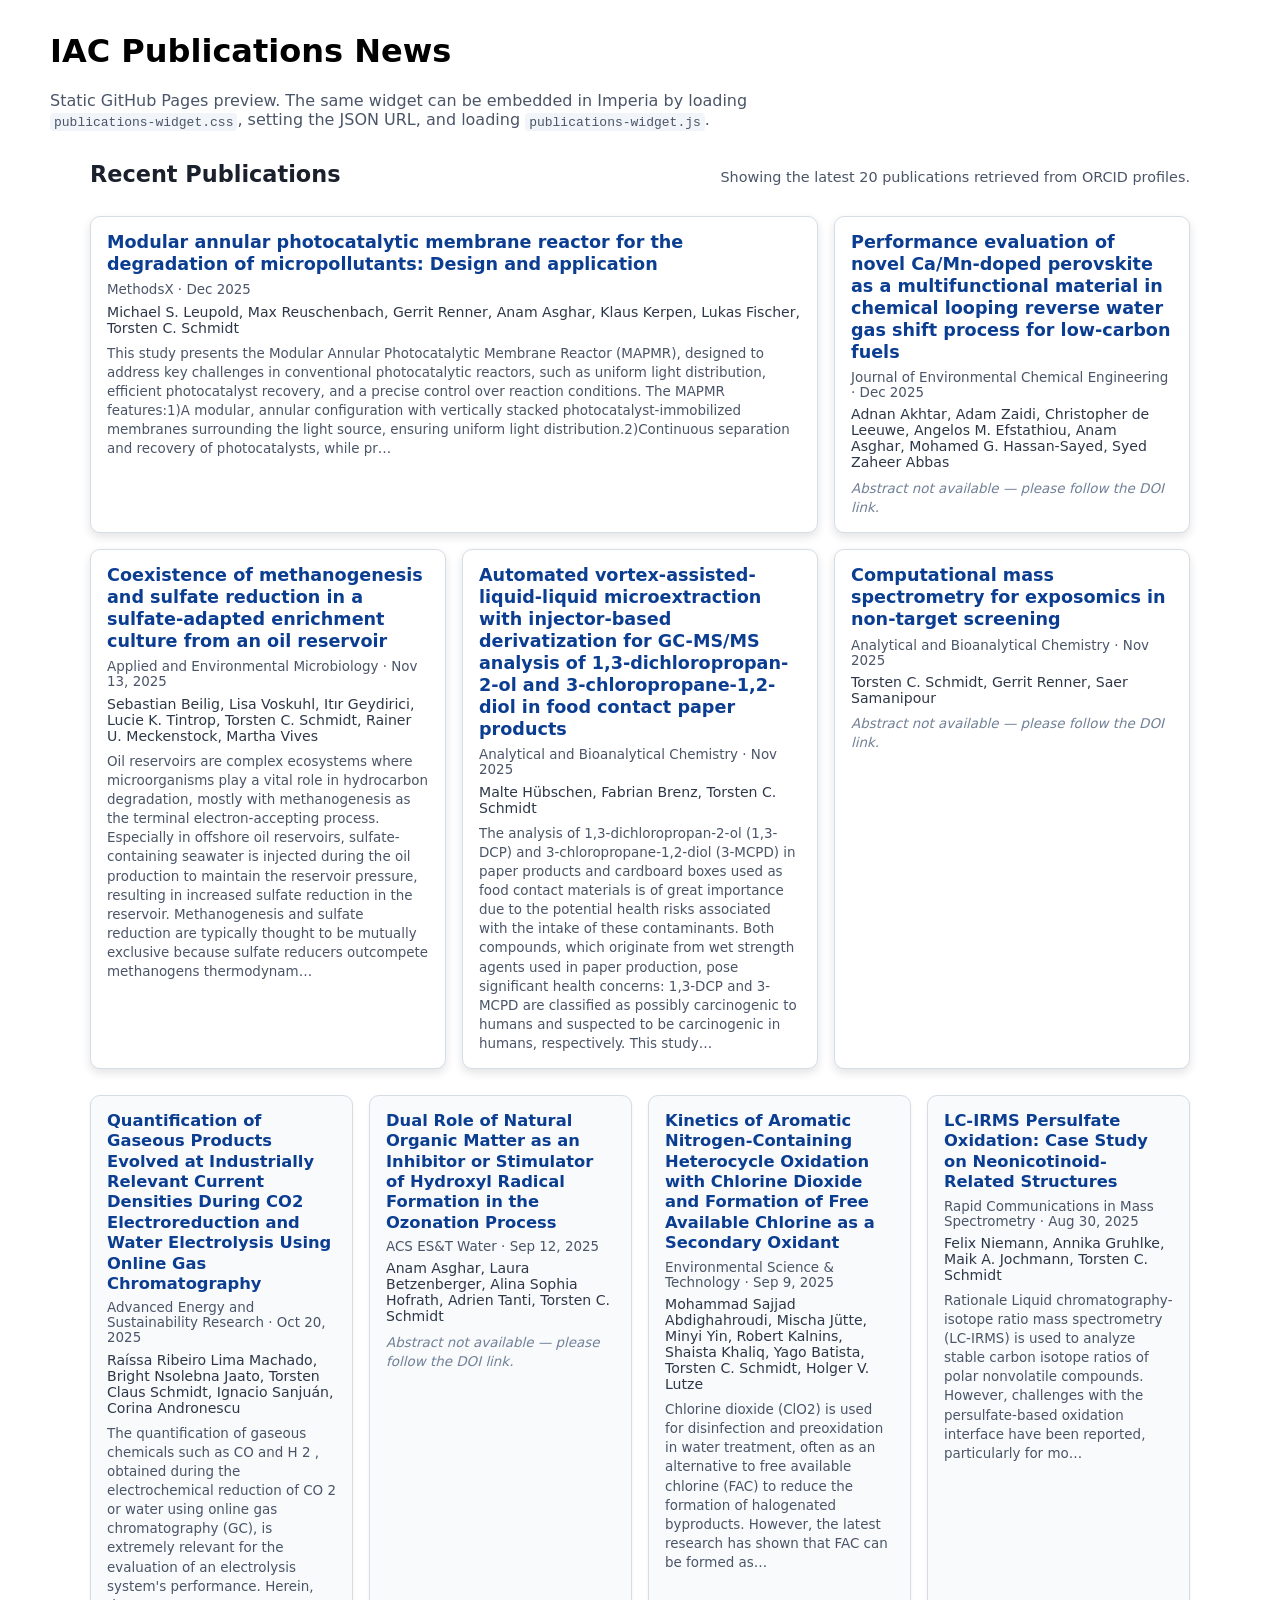
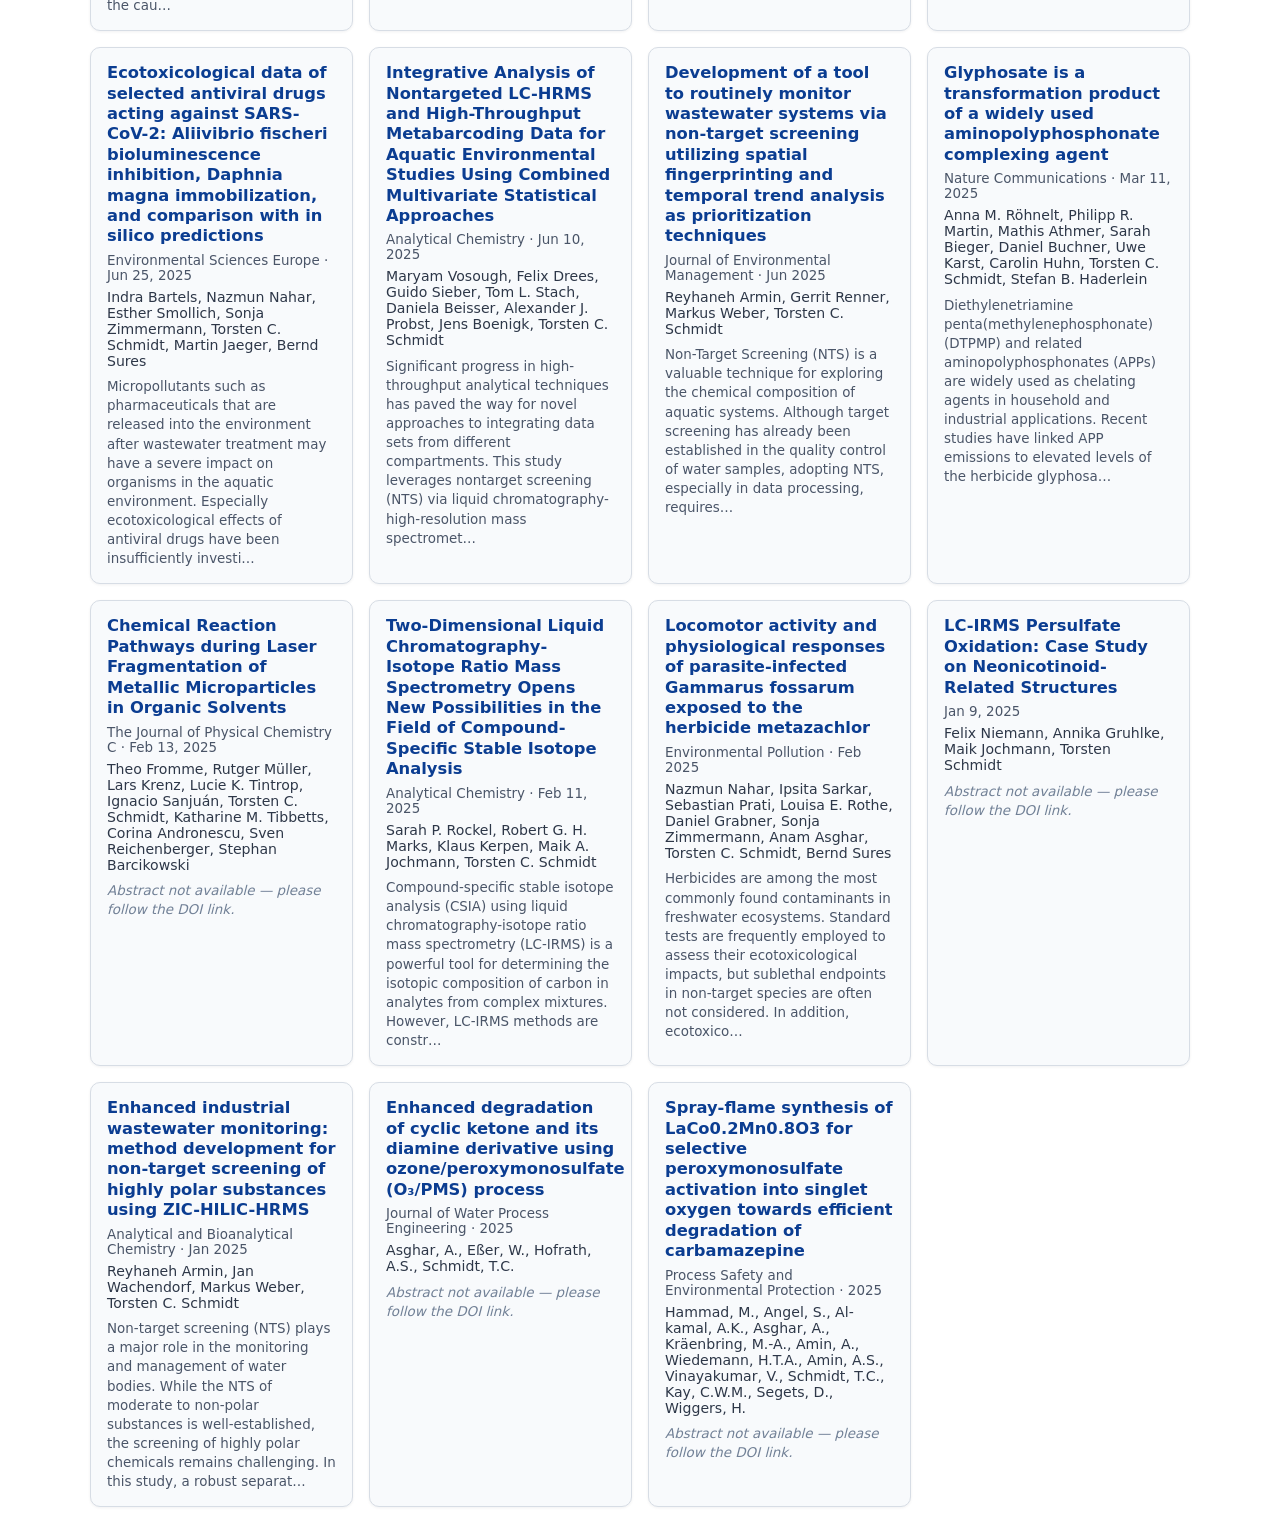
==== docs/index.html @ e1b88d01 "Add publications widget and data fetching script - Implemented a JavaScript widget for displaying re" ====
<!doctype html>
<html lang="en">
<head>
  <meta charset="utf-8">
  <meta name="viewport" content="width=device-width, initial-scale=1">
  <title>IAC Publications News</title>
  <link rel="stylesheet" href="./publications-widget.css">
  <style>
    body {
      max-width: 1180px;
      margin: 2rem auto;
      padding: 0 1rem;
      font-family: system-ui, -apple-system, BlinkMacSystemFont, "Segoe UI", sans-serif;
    }
    .intro {
      max-width: 760px;
      margin-bottom: 2rem;
      color: #4a5568;
    }
    code {
      background: #f1f5f9;
      padding: 0.1rem 0.25rem;
      border-radius: 4px;
    }
  </style>
</head>
<body>
  <h1>IAC Publications News</h1>
  <p class="intro">
    Static GitHub Pages preview. The same widget can be embedded in Imperia by loading
    <code>publications-widget.css</code>, setting the JSON URL, and loading <code>publications-widget.js</code>.
  </p>

  <div id="pub-news">Loading publications…</div>

  <script>
    window.PUBLICATIONS_WIDGET_CONFIG = {
      dataUrl: "./data/publications.json",
      containerId: "pub-news",
      maxItems: 20,
      featuredCount: 5,
      locale: "en-US",
      language: "en",
      title: "Recent Publications"
    };
  </script>
  <script src="./publications-widget.js" defer></script>
</body>
</html>
---- docs/publications-widget.css ----
/* IAC Publications Widget – scoped CSS for Imperia/GitHub Pages */
#pub-news,
.pub-news-widget {
  font-family: system-ui, -apple-system, BlinkMacSystemFont, "Segoe UI", sans-serif;
  max-width: 1100px;
  margin: 0 auto;
  color: #1a202c;
}

.pub-news-layout {
  display: flex;
  flex-direction: column;
  gap: 1.6rem;
}

.pub-news-header {
  display: flex;
  justify-content: space-between;
  align-items: baseline;
  gap: 1rem;
  margin-bottom: 0.2rem;
}

.pub-news-header__title {
  margin: 0;
  font-size: 1.4rem;
  font-weight: 650;
}

.pub-news-header__subtitle {
  margin: 0;
  font-size: 0.9rem;
  color: #4a5568;
}

.pub-news-featured,
.pub-news-rest {
  display: grid;
  gap: 1rem;
}

.pub-news-featured {
  grid-template-columns: repeat(3, minmax(0, 1fr));
}

.pub-news-rest {
  grid-template-columns: repeat(4, minmax(0, 1fr));
}

.pub-card {
  background: #f8fafc;
  border: 1px solid #d7dde5;
  border-radius: 10px;
  padding: 0.95rem 1rem;
  display: flex;
  flex-direction: column;
  gap: 0.38rem;
  box-shadow: 0 1px 3px rgba(15, 23, 42, 0.06);
}

.pub-card--featured {
  background: #ffffff;
  box-shadow: 0 4px 10px rgba(15, 23, 42, 0.12);
}

.pub-card--featured-main {
  grid-column: span 2;
}

.pub-card__title {
  margin: 0;
  font-size: 1.02rem;
  line-height: 1.25;
  font-weight: 650;
}

.pub-card--featured .pub-card__title {
  font-size: 1.1rem;
}

.pub-card__title a {
  text-decoration: none;
  color: #0b3d91;
}

.pub-card__title a:hover,
.pub-card__title a:focus {
  text-decoration: underline;
}

.pub-card__meta,
.pub-card__authors,
.pub-card__abstract {
  margin: 0;
}

.pub-card__meta {
  font-size: 0.84rem;
  color: #4a5568;
}

.pub-card__authors {
  font-size: 0.88rem;
  color: #2d3748;
}

.pub-card__abstract {
  margin-top: 0.15rem;
  font-size: 0.84rem;
  line-height: 1.42;
  color: #4a5568;
}

.pub-card__abstract--muted {
  color: #718096;
  font-style: italic;
}

.pub-news-status {
  padding: 0.8rem 1rem;
  border: 1px solid #d7dde5;
  border-radius: 8px;
  background: #f8fafc;
  color: #4a5568;
}

@media (max-width: 1024px) {
  .pub-news-featured {
    grid-template-columns: repeat(2, minmax(0, 1fr));
  }
  .pub-card--featured-main {
    grid-column: span 2;
  }
  .pub-news-rest {
    grid-template-columns: repeat(3, minmax(0, 1fr));
  }
}

@media (max-width: 768px) {
  .pub-news-header {
    display: block;
  }
  .pub-news-featured {
    grid-template-columns: 1fr;
  }
  .pub-card--featured-main {
    grid-column: span 1;
  }
  .pub-news-rest {
    grid-template-columns: repeat(2, minmax(0, 1fr));
  }
}

@media (max-width: 480px) {
  .pub-news-rest {
    grid-template-columns: 1fr;
  }
}
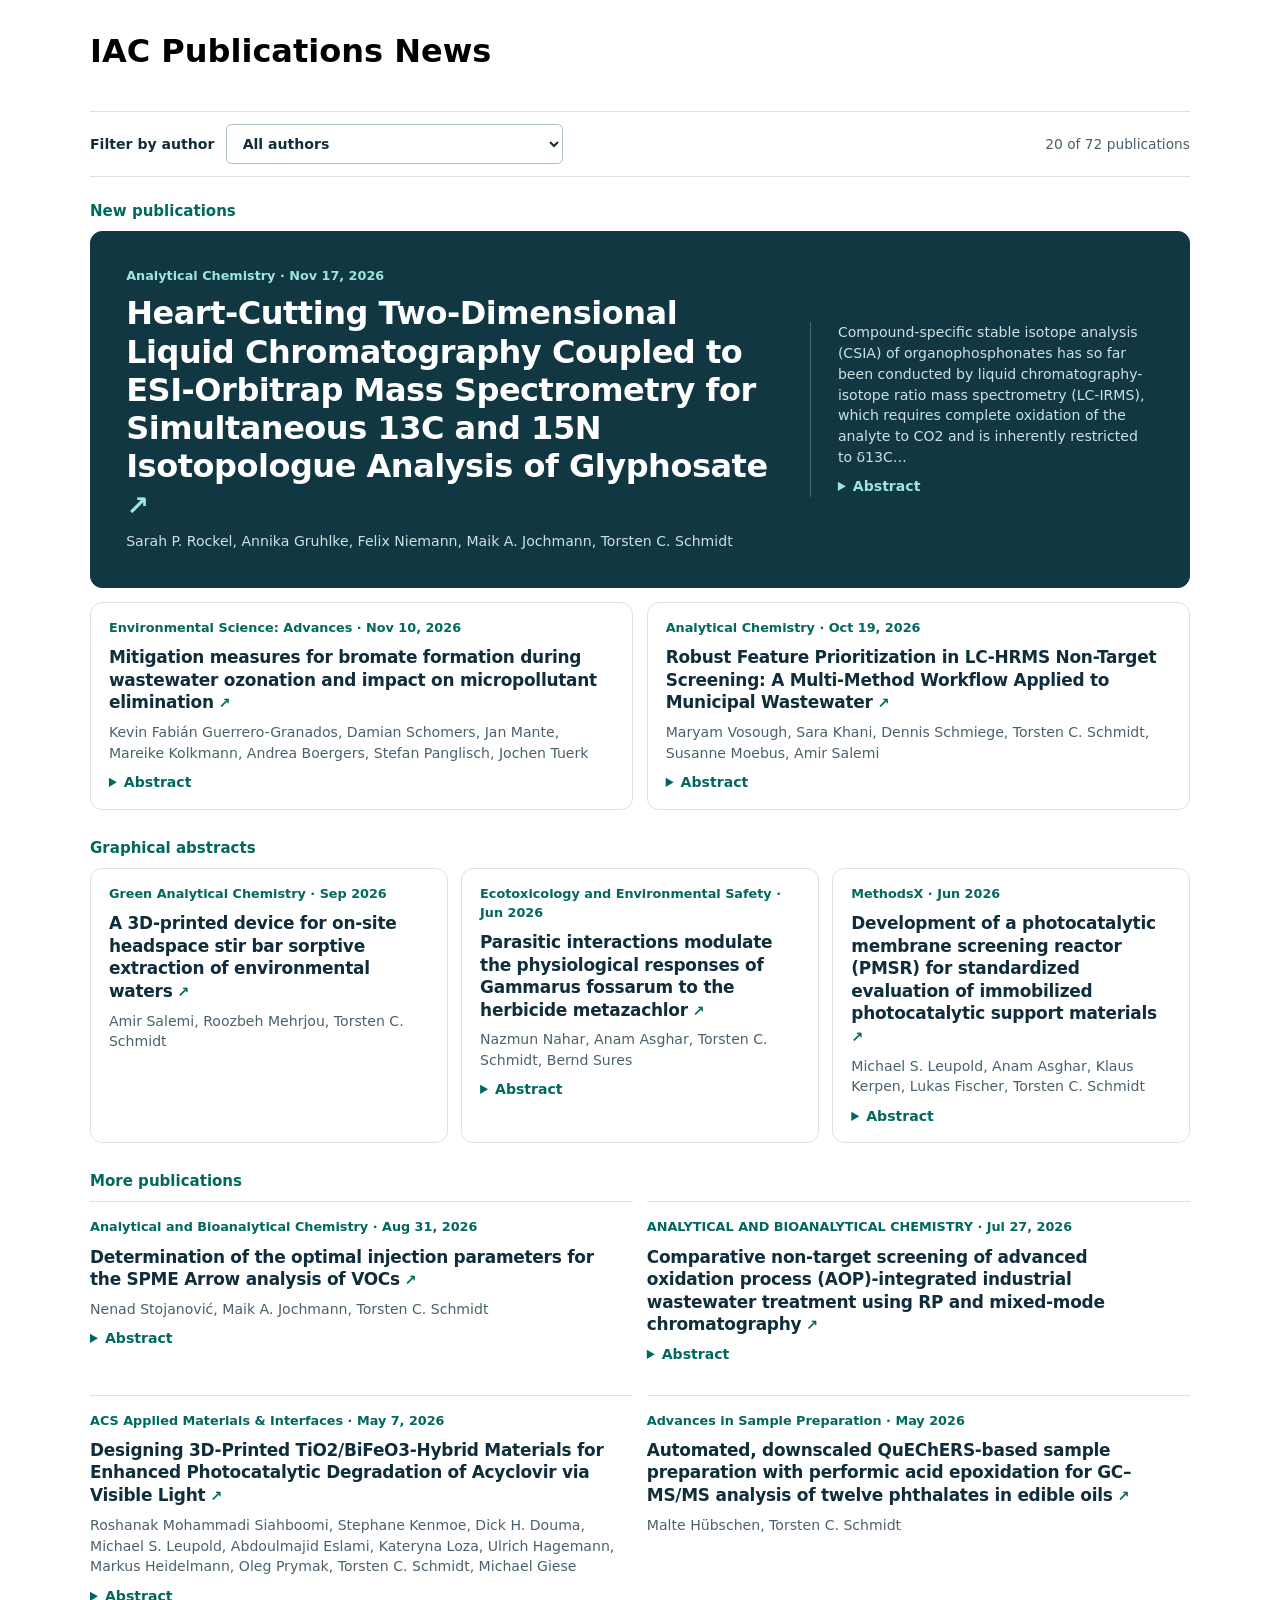
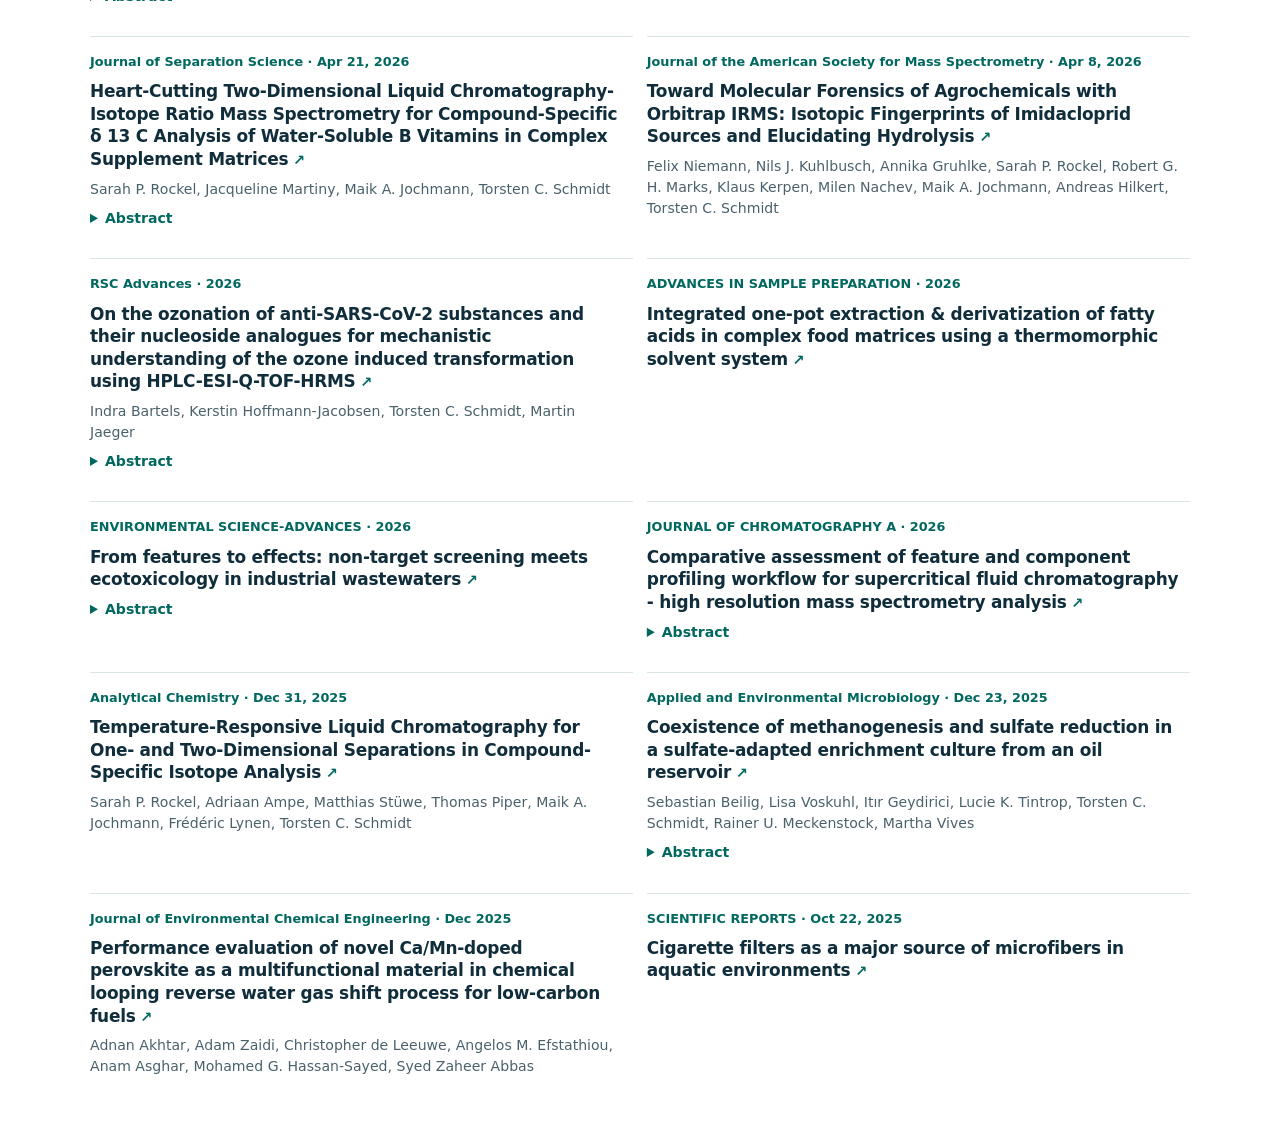
==== commit 673cd3a2: "Show graphical abstracts and add author portrait filters" ====
--- a/docs/index.html
+++ b/docs/index.html
@@ -7,31 +7,19 @@
   <link rel="stylesheet" href="./publications-widget.css">
   <style>
     body {
-      max-width: 1180px;
+      max-width: 1132px;
+      box-sizing: border-box;
       margin: 2rem auto;
       padding: 0 1rem;
       font-family: system-ui, -apple-system, BlinkMacSystemFont, "Segoe UI", sans-serif;
     }
-    .intro {
-      max-width: 760px;
-      margin-bottom: 2rem;
-      color: #4a5568;
-    }
-    code {
-      background: #f1f5f9;
-      padding: 0.1rem 0.25rem;
-      border-radius: 4px;
-    }
   </style>
 </head>
 <body>
-  <h1>IAC Publications News</h1>
-  <p class="intro">
-    Static GitHub Pages preview. The same widget can be embedded in Imperia by loading
-    <code>publications-widget.css</code>, setting the JSON URL, and loading <code>publications-widget.js</code>.
-  </p>
-
-  <div id="pub-news">Loading publications…</div>
+  <main>
+    <h1>IAC Publications News</h1>
+    <div id="pub-news">Loading publications…</div>
+  </main>
 
   <script>
     window.PUBLICATIONS_WIDGET_CONFIG = {
@@ -41,7 +29,7 @@
       featuredCount: 5,
       locale: "en-US",
       language: "en",
-      title: "Recent Publications"
+      showHeader: false
     };
   </script>
   <script src="./publications-widget.js" defer></script>
--- a/docs/publications-widget.css
+++ b/docs/publications-widget.css
@@ -1,158 +1,348 @@
-/* IAC Publications Widget – scoped CSS for Imperia/GitHub Pages */
-#pub-news,
+/* IAC publications widget. Keep all styles inside the embed. */
 .pub-news-widget {
+  --pub-ink: #102d3b;
+  --pub-muted: #4a616c;
+  --pub-accent: #00685f;
+  --pub-line: #d8e4e5;
+  --pub-paper: #f3f8f8;
+  max-width: 1100px;
+  margin-inline: auto;
+  color: var(--pub-ink);
   font-family: system-ui, -apple-system, BlinkMacSystemFont, "Segoe UI", sans-serif;
-  max-width: 1100px;
-  margin: 0 auto;
-  color: #1a202c;
-}
-
-.pub-news-layout {
+  container-type: inline-size;
+}
+
+.pub-news-widget :where(*, *::before, *::after) {
+  box-sizing: border-box;
+}
+
+.pub-news-widget :where(h2, h3, h4, p, figure) {
+  margin: 0;
+}
+
+.pub-news-widget :where(a, button, summary, select):focus-visible {
+  outline: 2px solid #158778;
+  outline-offset: 3px;
+}
+
+.pub-news-header,
+.pub-news-toolbar {
   display: flex;
-  flex-direction: column;
-  gap: 1.6rem;
-}
-
-.pub-news-header {
-  display: flex;
+  align-items: baseline;
   justify-content: space-between;
-  align-items: baseline;
-  gap: 1rem;
-  margin-bottom: 0.2rem;
+  flex-wrap: wrap;
+  gap: .65rem 1rem;
 }
 
 .pub-news-header__title {
   margin: 0;
-  font-size: 1.4rem;
+  color: var(--pub-ink);
+  font-size: clamp(1.8rem, 4.5cqi, 2.65rem);
+  line-height: 1.12;
+  letter-spacing: -.045em;
+}
+
+.pub-news-toolbar {
+  align-items: center;
+  justify-content: flex-start;
+  margin: 1.25rem 0 1.55rem;
+  padding: .75rem 0;
+  border-block: 1px solid var(--pub-line);
+}
+
+.pub-news-toolbar__filter {
+  display: flex;
+  flex-wrap: wrap;
+  align-items: center;
+  gap: .5rem .75rem;
+  max-width: 100%;
+  font-size: .88rem;
   font-weight: 650;
 }
 
-.pub-news-header__subtitle {
-  margin: 0;
-  font-size: 0.9rem;
-  color: #4a5568;
-}
-
-.pub-news-featured,
-.pub-news-rest {
-  display: grid;
-  gap: 1rem;
-}
-
-.pub-news-featured {
+.pub-news-toolbar select {
+  max-width: 100%;
+  min-height: 2.5rem;
+  padding: .35rem 1.85rem .35rem .7rem;
+  border: 1px solid #aebfc4;
+  border-radius: .35rem;
+  background: #fff;
+  color: var(--pub-ink);
+  font: inherit;
+}
+
+.pub-news-toolbar__count {
+  margin-inline-start: auto;
+  color: var(--pub-muted);
+  font-size: .86rem;
+}
+
+.pub-news-results {
+  display: grid;
+  gap: 1.8rem;
+}
+
+.pub-news-section__title {
+  margin-block-end: .7rem;
+  color: var(--pub-accent);
+  font-size: .94rem;
+  font-weight: 720;
+}
+
+.pub-news-grid {
+  display: grid;
+  grid-template-columns: repeat(2, minmax(0, 1fr));
+  gap: .85rem;
+  align-items: start;
+}
+
+.pub-news-section--graphical .pub-news-grid {
   grid-template-columns: repeat(3, minmax(0, 1fr));
-}
-
-.pub-news-rest {
-  grid-template-columns: repeat(4, minmax(0, 1fr));
+  align-items: stretch;
 }
 
 .pub-card {
-  background: #f8fafc;
-  border: 1px solid #d7dde5;
-  border-radius: 10px;
-  padding: 0.95rem 1rem;
-  display: flex;
-  flex-direction: column;
-  gap: 0.38rem;
-  box-shadow: 0 1px 3px rgba(15, 23, 42, 0.06);
-}
-
-.pub-card--featured {
-  background: #ffffff;
-  box-shadow: 0 4px 10px rgba(15, 23, 42, 0.12);
-}
-
-.pub-card--featured-main {
-  grid-column: span 2;
+  min-width: 0;
+  border: 1px solid var(--pub-line);
+  border-radius: .75rem;
+  color: var(--pub-ink);
+  background: #fff;
+  overflow-wrap: anywhere;
+}
+
+.pub-news-section--rest .pub-card {
+  border: 0;
+  border-top: 1px solid var(--pub-line);
+  border-radius: 0;
+}
+
+.pub-card--lead {
+  display: grid;
+  grid-column: 1 / -1;
+  background: #113743;
+  border-color: #113743;
+  color: #fff;
+  --pub-muted: #cde1e4;
+  --pub-accent: #9be7d9;
+  --pub-line: #426873;
+}
+
+.pub-card--lead:has(> .pub-card__graphic) {
+  grid-template-columns: minmax(0, 1fr) minmax(0, 1.35fr);
+  align-items: center;
+}
+
+.pub-card__heading,
+.pub-card__excerpt,
+.pub-card__body {
+  display: grid;
+  gap: .52rem;
+  align-content: start;
+}
+
+.pub-card__body {
+  padding: 1rem 1.12rem;
+}
+
+.pub-card--lead .pub-card__body {
+  gap: .73rem;
+  padding: clamp(1.2rem, 3.2cqi, 2.2rem);
+}
+
+.pub-news-section--rest .pub-card__body {
+  padding-inline: 0 .7rem;
 }
 
 .pub-card__title {
-  margin: 0;
-  font-size: 1.02rem;
-  line-height: 1.25;
-  font-weight: 650;
-}
-
-.pub-card--featured .pub-card__title {
-  font-size: 1.1rem;
+  font-size: 1.06rem;
+  font-weight: 690;
+  line-height: 1.33;
+  letter-spacing: -.015em;
+  color: inherit;
+}
+
+.pub-card--lead .pub-card__title {
+  font-size: clamp(1.38rem, 3.4cqi, 2rem);
+  line-height: 1.19;
 }
 
 .pub-card__title a {
+  color: inherit;
   text-decoration: none;
-  color: #0b3d91;
-}
-
-.pub-card__title a:hover,
-.pub-card__title a:focus {
+}
+
+.pub-card__title a:hover {
   text-decoration: underline;
+  text-underline-offset: .14em;
+}
+
+.pub-card__title a::after {
+  content: " ↗";
+  color: var(--pub-accent);
+  font-size: .85em;
 }
 
 .pub-card__meta,
 .pub-card__authors,
-.pub-card__abstract {
-  margin: 0;
+.pub-card__details,
+.pub-card__preview {
+  color: var(--pub-muted);
+  font-size: .88rem;
+  line-height: 1.48;
 }
 
 .pub-card__meta {
-  font-size: 0.84rem;
-  color: #4a5568;
+  color: var(--pub-accent);
+  font-size: .8rem;
+  font-weight: 700;
 }
 
 .pub-card__authors {
-  font-size: 0.88rem;
-  color: #2d3748;
-}
-
-.pub-card__abstract {
-  margin-top: 0.15rem;
-  font-size: 0.84rem;
-  line-height: 1.42;
-  color: #4a5568;
-}
-
-.pub-card__abstract--muted {
-  color: #718096;
-  font-style: italic;
+  display: flex;
+  align-items: center;
+  gap: .55rem;
+}
+
+.pub-card__portraits {
+  display: inline-flex;
+  flex: none;
+  align-items: center;
+}
+
+.pub-card__portrait {
+  display: grid;
+  place-items: center;
+  width: 2.13rem;
+  height: 2.13rem;
+  padding: 0;
+  border: 2px solid #fff;
+  border-radius: 50%;
+  background: var(--pub-paper);
+  cursor: pointer;
+}
+
+.pub-card__portrait + .pub-card__portrait {
+  margin-inline-start: -.53rem;
+}
+
+.pub-card--lead .pub-card__portrait {
+  border-color: #113743;
+}
+
+.pub-card__portrait:hover,
+.pub-card__portrait:focus-visible {
+  z-index: 1;
+}
+
+.pub-card__portrait img {
+  display: block;
+  width: 100%;
+  height: 100%;
+  object-fit: cover;
+  object-position: center 35%;
+  border-radius: 50%;
+}
+
+.pub-card__details summary {
+  width: fit-content;
+  cursor: pointer;
+  color: var(--pub-accent);
+  font-weight: 650;
+}
+
+.pub-card__details p {
+  max-width: 72ch;
+  margin-block-start: .42rem;
+}
+
+.pub-card__preview {
+  max-width: 72ch;
+}
+
+.pub-card__graphic {
+  margin: .6rem .6rem 0;
+}
+
+.pub-card--lead .pub-card__graphic {
+  margin: .75rem;
+}
+
+.pub-card__graphic > a {
+  display: block;
+  padding: .45rem;
+  border-radius: .43rem;
+  background: var(--pub-paper);
+}
+
+.pub-card__graphic img {
+  display: block;
+  width: 100%;
+  aspect-ratio: 1.7;
+  object-fit: contain;
+}
+
+.pub-card__graphic figcaption {
+  margin-block-start: .22rem;
+  color: var(--pub-muted);
+  font-size: .72rem;
+}
+
+.pub-card__graphic figcaption a {
+  color: inherit;
 }
 
 .pub-news-status {
-  padding: 0.8rem 1rem;
-  border: 1px solid #d7dde5;
-  border-radius: 8px;
-  background: #f8fafc;
-  color: #4a5568;
-}
-
-@media (max-width: 1024px) {
-  .pub-news-featured {
+  padding: .8rem 1rem;
+  border: 1px solid var(--pub-line);
+  border-radius: .5rem;
+  background: var(--pub-paper);
+  color: var(--pub-muted);
+}
+
+@container (min-width: 850px) {
+  .pub-news-section--featured .pub-news-grid:has(> .pub-card:nth-child(4):last-child) {
+    grid-template-columns: repeat(3, minmax(0, 1fr));
+  }
+
+  .pub-card--lead:not(:has(> .pub-card__graphic)) .pub-card__body:has(.pub-card__excerpt) {
+    grid-template-columns: minmax(0, 1.9fr) minmax(0, 1fr);
+    align-items: center;
+    gap: clamp(1rem, 3cqi, 2rem);
+  }
+
+  .pub-card--lead:not(:has(> .pub-card__graphic)) .pub-card__excerpt {
+    padding-inline-start: clamp(1rem, 2.5cqi, 1.65rem);
+    border-inline-start: 1px solid var(--pub-line);
+  }
+}
+
+@container (max-width: 720px) {
+  .pub-news-section--graphical .pub-news-grid {
     grid-template-columns: repeat(2, minmax(0, 1fr));
   }
-  .pub-card--featured-main {
-    grid-column: span 2;
-  }
-  .pub-news-rest {
-    grid-template-columns: repeat(3, minmax(0, 1fr));
-  }
-}
-
-@media (max-width: 768px) {
-  .pub-news-header {
-    display: block;
-  }
-  .pub-news-featured {
-    grid-template-columns: 1fr;
-  }
-  .pub-card--featured-main {
-    grid-column: span 1;
-  }
-  .pub-news-rest {
-    grid-template-columns: repeat(2, minmax(0, 1fr));
-  }
-}
-
-@media (max-width: 480px) {
-  .pub-news-rest {
-    grid-template-columns: 1fr;
-  }
-}
+}
+
+@container (max-width: 560px) {
+  .pub-news-grid,
+  .pub-news-section--graphical .pub-news-grid,
+  .pub-card--lead:has(> .pub-card__graphic) {
+    grid-template-columns: minmax(0, 1fr);
+  }
+}
+
+@container (max-width: 440px) {
+  .pub-news-toolbar {
+    align-items: start;
+    flex-direction: column;
+    gap: .5rem;
+  }
+
+  .pub-news-toolbar__filter,
+  .pub-news-toolbar select {
+    width: 100%;
+  }
+
+  .pub-news-toolbar__count {
+    margin-inline-start: 0;
+  }
+}
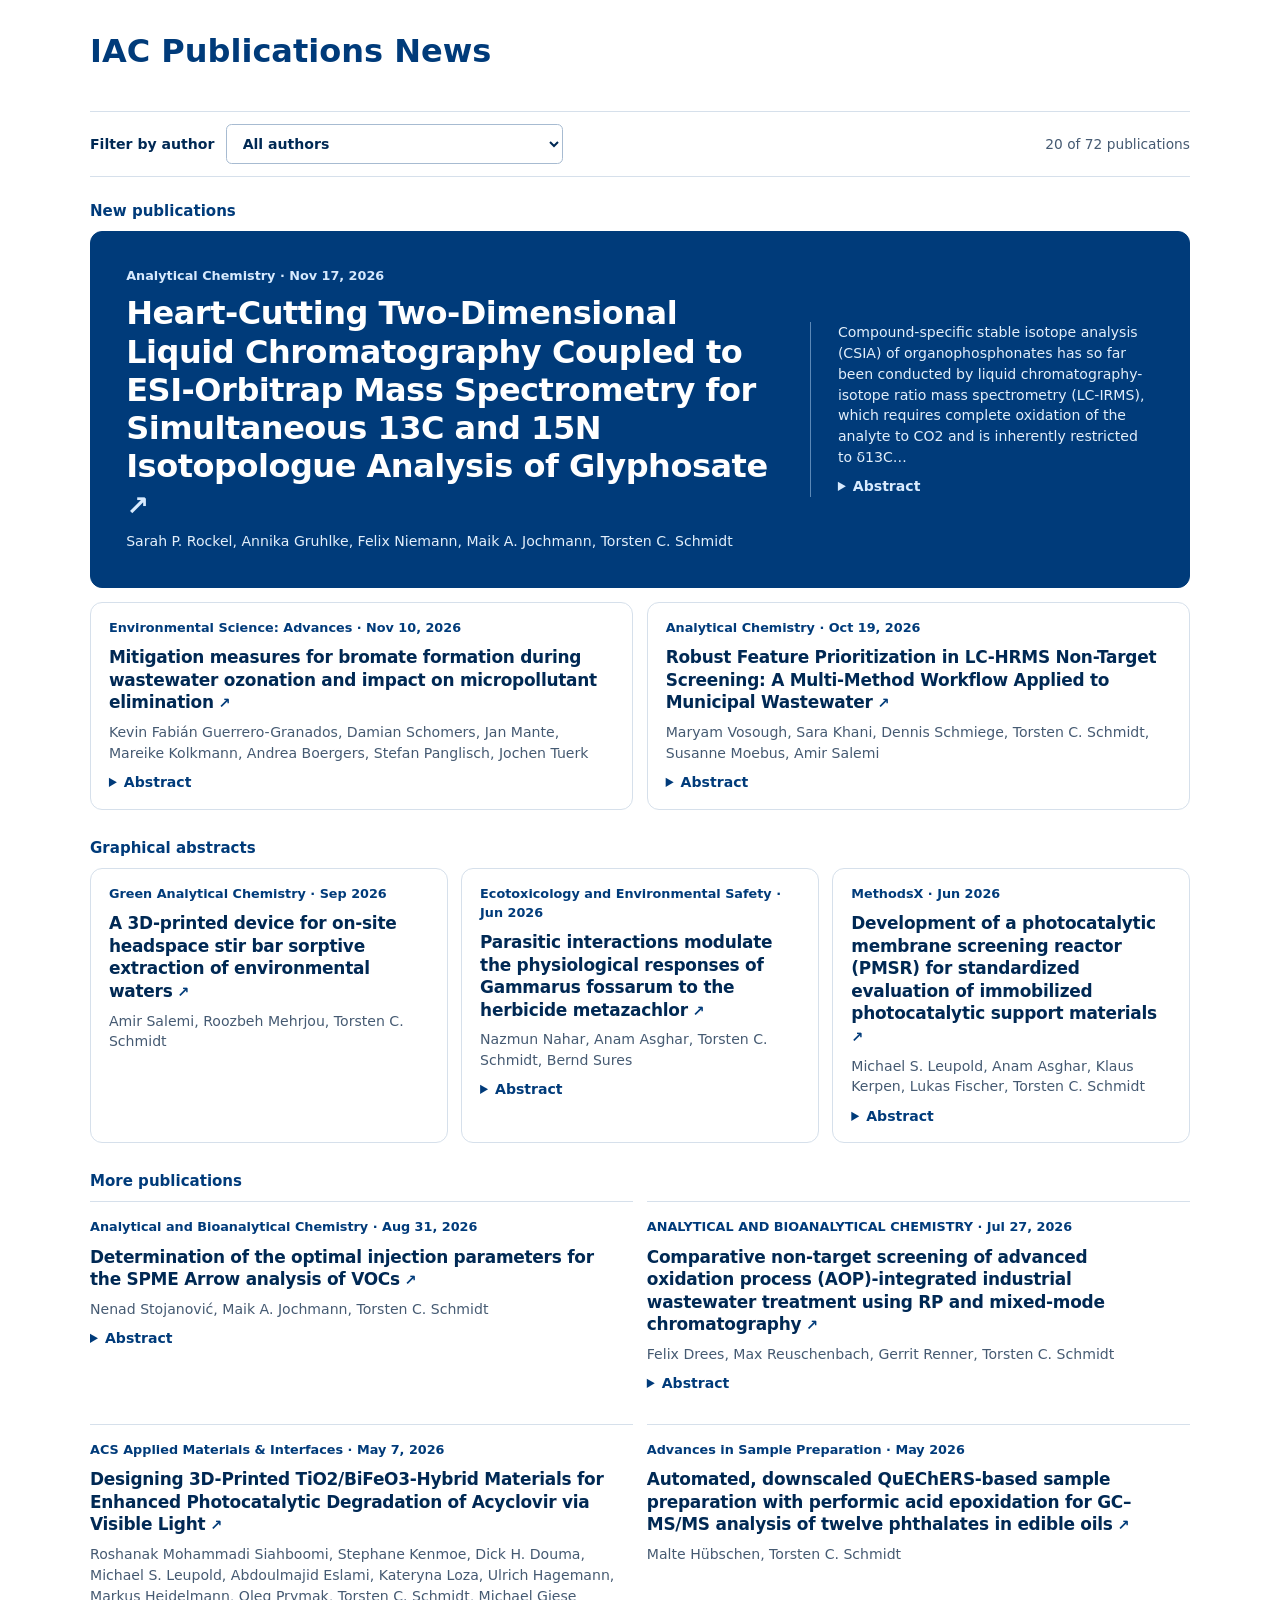
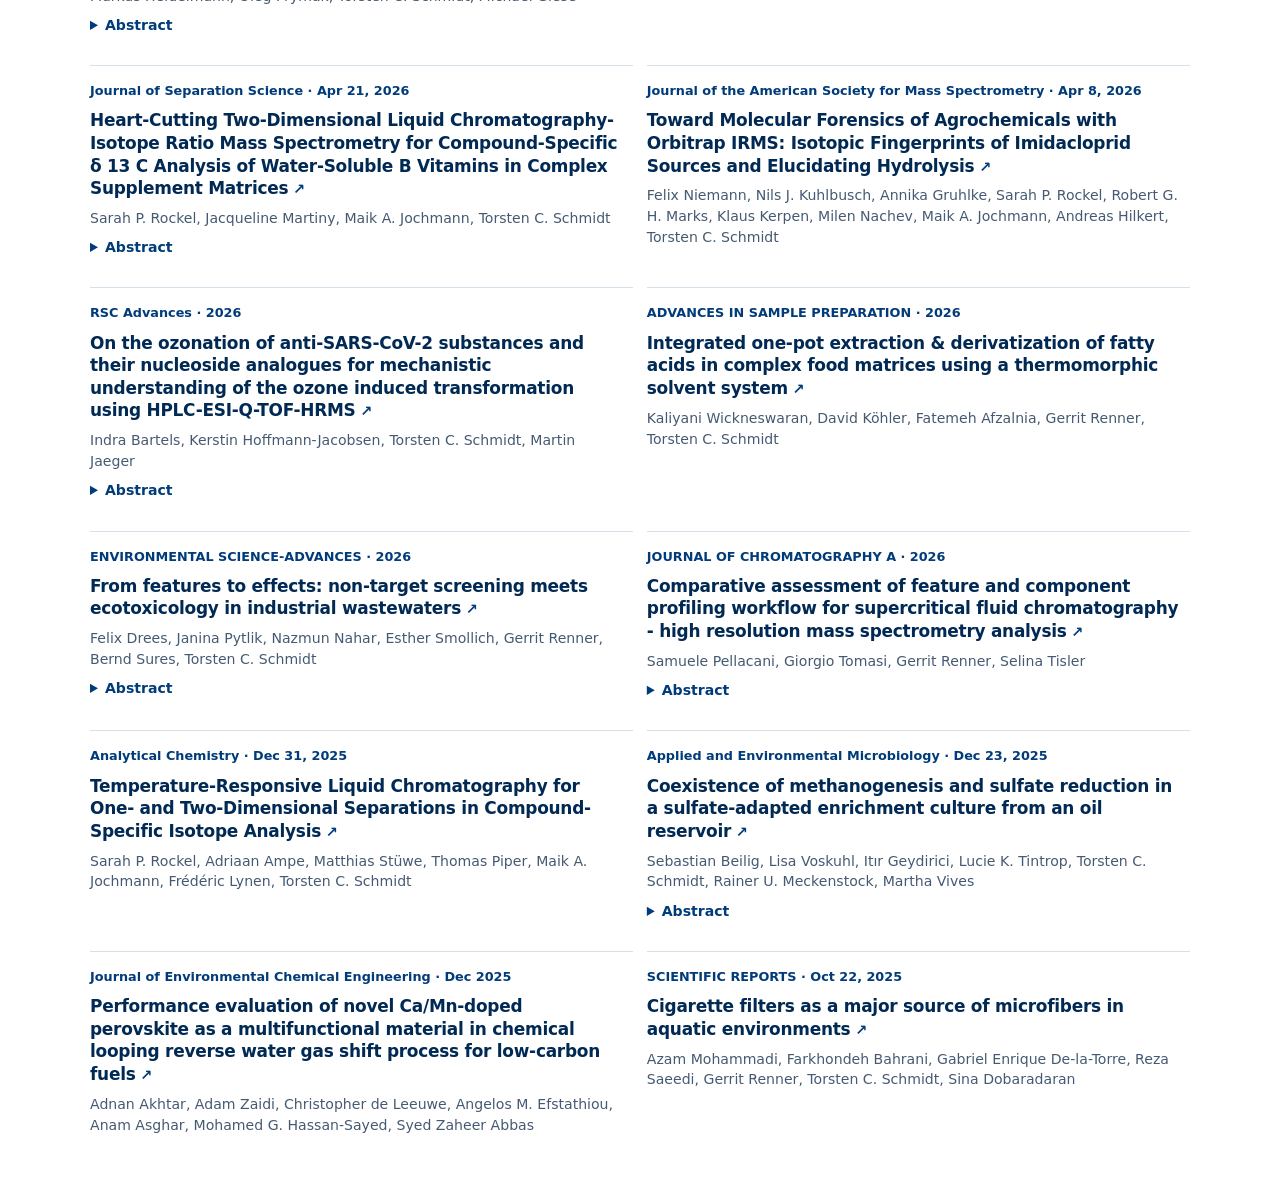
==== commit 6daa3b60: "Use IAC colors and match more university author portraits" ====
--- a/docs/index.html
+++ b/docs/index.html
@@ -13,6 +13,7 @@
       padding: 0 1rem;
       font-family: system-ui, -apple-system, BlinkMacSystemFont, "Segoe UI", sans-serif;
     }
+    h1 { color: #003b7a; }
   </style>
 </head>
 <body>
--- a/docs/publications-widget.css
+++ b/docs/publications-widget.css
@@ -1,10 +1,10 @@
 /* IAC publications widget. Keep all styles inside the embed. */
 .pub-news-widget {
-  --pub-ink: #102d3b;
-  --pub-muted: #4a616c;
-  --pub-accent: #00685f;
-  --pub-line: #d8e4e5;
-  --pub-paper: #f3f8f8;
+  --pub-ink: #002954;
+  --pub-muted: #455a72;
+  --pub-accent: #003b7a;
+  --pub-line: #d6e0eb;
+  --pub-paper: #f2f5f8;
   max-width: 1100px;
   margin-inline: auto;
   color: var(--pub-ink);
@@ -21,7 +21,7 @@
 }
 
 .pub-news-widget :where(a, button, summary, select):focus-visible {
-  outline: 2px solid #158778;
+  outline: 2px solid #0668af;
   outline-offset: 3px;
 }
 
@@ -64,7 +64,7 @@
   max-width: 100%;
   min-height: 2.5rem;
   padding: .35rem 1.85rem .35rem .7rem;
-  border: 1px solid #aebfc4;
+  border: 1px solid #a7bbd1;
   border-radius: .35rem;
   background: #fff;
   color: var(--pub-ink);
@@ -119,12 +119,12 @@
 .pub-card--lead {
   display: grid;
   grid-column: 1 / -1;
-  background: #113743;
-  border-color: #113743;
+  background: #003b7a;
+  border-color: #003b7a;
   color: #fff;
-  --pub-muted: #cde1e4;
-  --pub-accent: #9be7d9;
-  --pub-line: #426873;
+  --pub-muted: #e2effb;
+  --pub-accent: #d7eafe;
+  --pub-line: #5c89b8;
 }
 
 .pub-card--lead:has(> .pub-card__graphic) {
@@ -210,11 +210,13 @@
 }
 
 .pub-card__portrait {
-  display: grid;
-  place-items: center;
+  display: block;
+  flex: none;
+  box-sizing: border-box;
   width: 2.13rem;
   height: 2.13rem;
   padding: 0;
+  overflow: hidden;
   border: 2px solid #fff;
   border-radius: 50%;
   background: var(--pub-paper);
@@ -226,7 +228,7 @@
 }
 
 .pub-card--lead .pub-card__portrait {
-  border-color: #113743;
+  border-color: #003b7a;
 }
 
 .pub-card__portrait:hover,
@@ -240,7 +242,6 @@
   height: 100%;
   object-fit: cover;
   object-position: center 35%;
-  border-radius: 50%;
 }
 
 .pub-card__details summary {
